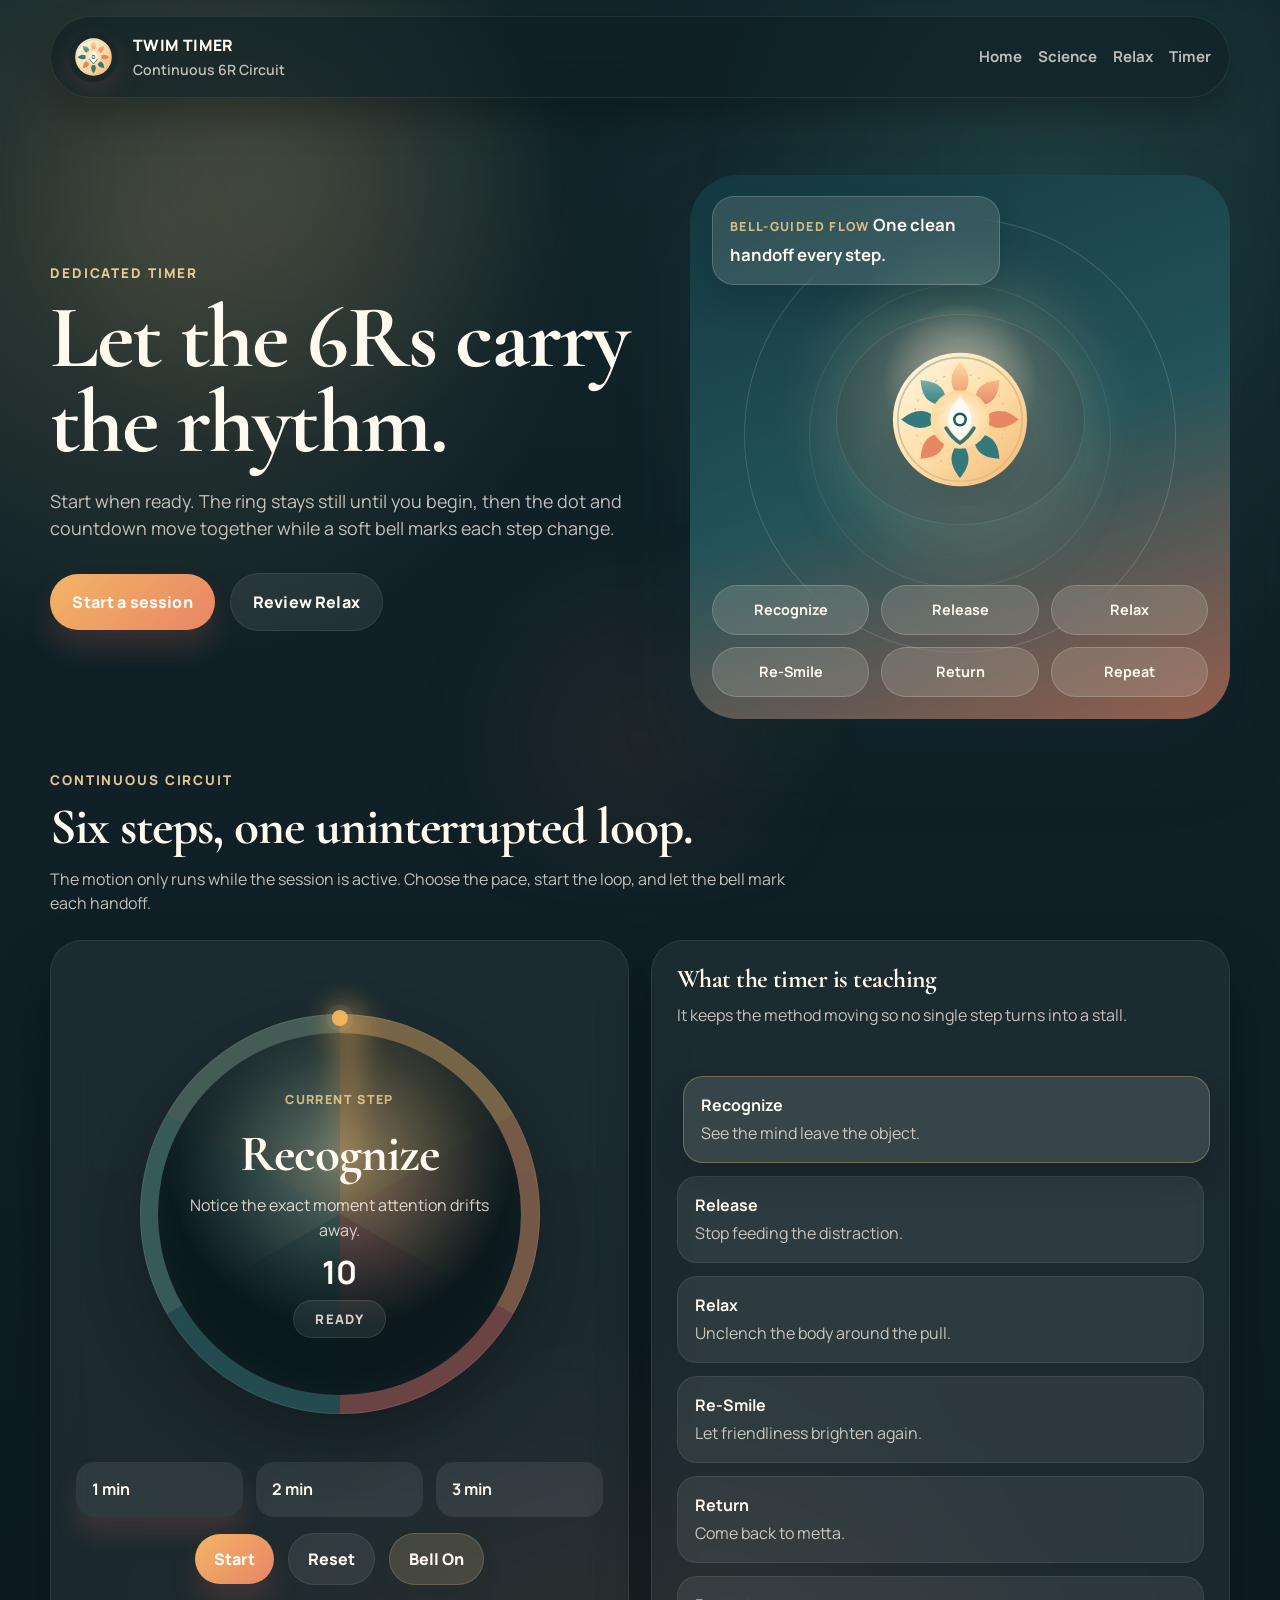
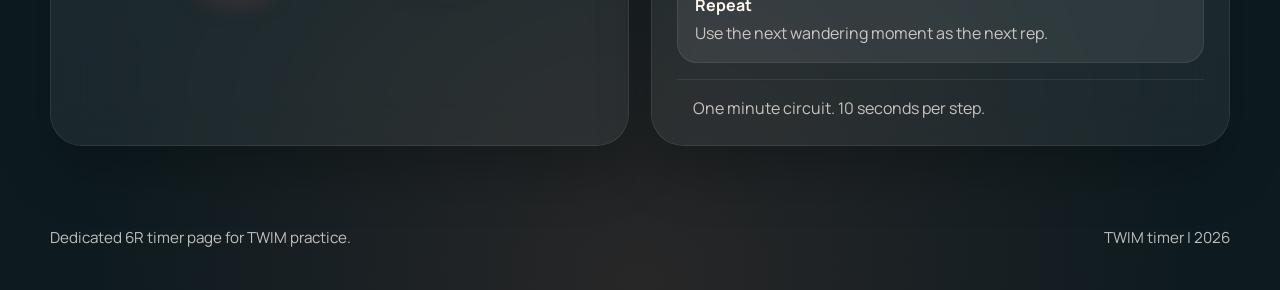
==== timer.html @ 527481c6 "Initial site" ====
<!doctype html>
<html lang="en">
  <head>
    <meta charset="utf-8">
    <meta name="viewport" content="width=device-width, initial-scale=1">
    <title>TWIM Timer | 6R Circuit</title>
    <meta
      name="description"
      content="A dedicated 6R timer with a start-first flow, clean pacing controls, and soft bell cues."
    >
    <meta name="theme-color" content="#0f2328">
    <link rel="preconnect" href="https://fonts.googleapis.com">
    <link rel="preconnect" href="https://fonts.gstatic.com" crossorigin>
    <link
      href="https://fonts.googleapis.com/css2?family=Cormorant+Garamond:wght@500;600;700&family=Manrope:wght@400;500;600;700;800&display=swap"
      rel="stylesheet"
    >
    <link rel="stylesheet" href="styles.css">
  </head>
  <body class="page-timer">
    <div class="site-backdrop" aria-hidden="true"></div>

    <header class="site-header">
      <a class="brand" href="index.html" aria-label="Back to TWIM home">
        <img class="brand-logo" src="logo.svg" alt="TWIM lotus logo">
        <span class="brand-text">
          <strong>TWIM Timer</strong>
          <span>Continuous 6R Circuit</span>
        </span>
      </a>
      <button class="menu-toggle" type="button" aria-expanded="false" aria-controls="site-nav">
        Menu
      </button>
      <nav class="site-nav" id="site-nav">
        <a href="index.html">Home</a>
        <a href="index.html#science">Science</a>
        <a href="index.html#relax-practice">Relax</a>
        <a href="#timer">Timer</a>
      </nav>
    </header>

    <main id="top">
      <section class="hero hero--timer reveal">
        <div class="hero-copy">
          <p class="eyebrow">Dedicated Timer</p>
          <h1>Let the 6Rs carry the rhythm.</h1>
          <p class="hero-lede">
            Start when ready. The ring stays still until you begin, then the dot and countdown move together while a
            soft bell marks each step change.
          </p>
          <div class="hero-actions">
            <a class="button button-primary" href="#timer">Start a session</a>
            <a class="button button-ghost" href="index.html#relax-practice">Review Relax</a>
          </div>
        </div>

        <div class="hero-visual hero-visual--timer" aria-hidden="true">
          <div class="hero-aura hero-aura--gold"></div>
          <div class="hero-aura hero-aura--teal"></div>
          <div class="hero-halo hero-halo--outer"></div>
          <div class="hero-halo hero-halo--inner"></div>
          <div class="hero-emblem">
            <img class="hero-emblem__logo" src="logo.svg" alt="">
          </div>
          <div class="hero-visual-card hero-visual-card--top">
            <span class="hero-visual-card__label">Bell-guided flow</span>
            <strong>One clean handoff every step.</strong>
          </div>
          <div class="hero-step-list hero-step-list--tight">
            <div class="hero-step-pill">Recognize</div>
            <div class="hero-step-pill">Release</div>
            <div class="hero-step-pill">Relax</div>
            <div class="hero-step-pill">Re-Smile</div>
            <div class="hero-step-pill">Return</div>
            <div class="hero-step-pill">Repeat</div>
          </div>
        </div>
      </section>

      <section class="section reveal" id="timer">
        <div class="section-heading">
          <p class="eyebrow">Continuous Circuit</p>
          <h2>Six steps, one uninterrupted loop.</h2>
          <p>
            The motion only runs while the session is active. Choose the pace, start the loop, and let the bell mark
            each handoff.
          </p>
        </div>

        <div class="timer-layout">
          <article class="panel timer-stage-panel">
            <div class="timer-shell">
              <div class="timer-glow" id="timerGlow"></div>
              <div class="timer-ring" id="timerRing">
                <div class="timer-dot" id="timerDot"></div>
                <div class="timer-center">
                  <span class="timer-center__label">Current step</span>
                  <h3 id="timerCurrentStep">Recognize</h3>
                  <p id="timerCurrentCue">Notice the exact moment attention drifts away.</p>
                  <div class="timer-readout">
                    <strong id="timerStepSeconds">10</strong>
                  </div>
                  <div class="timer-state-pill" id="timerStatePill">Ready</div>
                </div>
              </div>
            </div>

            <div class="timer-controls timer-controls--stacked">
              <div class="pace-grid" role="tablist" aria-label="Timer pace">
                <button class="pace-button is-active" type="button" data-duration="60" aria-pressed="true">1 min</button>
                <button class="pace-button" type="button" data-duration="120" aria-pressed="false">2 min</button>
                <button class="pace-button" type="button" data-duration="180" aria-pressed="false">3 min</button>
              </div>
              <div class="timer-button-row">
                <button class="button button-primary button-small" id="timerToggle" type="button">Start</button>
                <button class="button button-ghost button-small" id="timerReset" type="button">Reset</button>
                <button class="button button-ghost button-small" id="bellToggle" type="button" aria-pressed="true">Bell On</button>
              </div>
            </div>
          </article>

          <article class="panel timer-steps-panel">
            <div class="panel-heading">
              <h3>What the timer is teaching</h3>
              <p>It keeps the method moving so no single step turns into a stall.</p>
            </div>
            <ul class="timer-step-list" id="timerStepList">
              <li class="timer-step-item is-active" data-timer-step="0">
                <strong>Recognize</strong>
                <p>See the mind leave the object.</p>
              </li>
              <li class="timer-step-item" data-timer-step="1">
                <strong>Release</strong>
                <p>Stop feeding the distraction.</p>
              </li>
              <li class="timer-step-item" data-timer-step="2">
                <strong>Relax</strong>
                <p>Unclench the body around the pull.</p>
              </li>
              <li class="timer-step-item" data-timer-step="3">
                <strong>Re-Smile</strong>
                <p>Let friendliness brighten again.</p>
              </li>
              <li class="timer-step-item" data-timer-step="4">
                <strong>Return</strong>
                <p>Come back to metta.</p>
              </li>
              <li class="timer-step-item" data-timer-step="5">
                <strong>Repeat</strong>
                <p>Use the next wandering moment as the next rep.</p>
              </li>
            </ul>
            <div class="timer-loop-note" id="timerLoopNote">One minute circuit. 10 seconds per step.</div>
          </article>
        </div>
      </section>
    </main>

    <footer class="site-footer">
      <p>Dedicated 6R timer page for TWIM practice.</p>
      <p class="site-footer__meta">TWIM timer | <span id="year"></span></p>
    </footer>

    <script src="timer.js"></script>
  </body>
</html>
---- styles.css ----
:root {
  color-scheme: light;
  --bg: #f7f0e4;
  --bg-deep: #eedfcb;
  --surface: rgba(255, 250, 242, 0.72);
  --surface-strong: rgba(255, 252, 246, 0.92);
  --surface-dark: rgba(17, 35, 40, 0.82);
  --border: rgba(26, 37, 44, 0.08);
  --border-strong: rgba(255, 255, 255, 0.56);
  --ink: #1b2530;
  --ink-soft: #57626d;
  --cream: #fff9f0;
  --teal: #2a7779;
  --pine: #143840;
  --sage: #7ea08b;
  --amber: #f2b565;
  --gold: #ffd894;
  --coral: #e98566;
  --lotus: #d86961;
  --shadow: 0 26px 68px rgba(54, 40, 24, 0.12);
  --shadow-soft: 0 16px 34px rgba(54, 40, 24, 0.08);
  --radius-xl: 32px;
  --radius-lg: 24px;
  --radius-md: 18px;
  --content-width: min(1180px, calc(100vw - 2rem));
}

*,
*::before,
*::after {
  box-sizing: border-box;
}

html {
  scroll-behavior: smooth;
}

body {
  margin: 0;
  min-height: 100vh;
  font-family: "Manrope", "Avenir Next", "Segoe UI", sans-serif;
  color: var(--ink);
  background:
    radial-gradient(circle at 10% 10%, rgba(255, 220, 150, 0.48), transparent 24%),
    radial-gradient(circle at 88% 12%, rgba(121, 173, 163, 0.28), transparent 24%),
    radial-gradient(circle at 74% 44%, rgba(233, 133, 102, 0.16), transparent 24%),
    linear-gradient(180deg, #fbf7f1 0%, var(--bg) 40%, var(--bg-deep) 100%);
  line-height: 1.55;
  overflow-x: hidden;
}

body.page-timer {
  color: var(--cream);
  background:
    radial-gradient(circle at 12% 12%, rgba(255, 205, 122, 0.16), transparent 22%),
    radial-gradient(circle at 82% 12%, rgba(88, 150, 144, 0.16), transparent 24%),
    radial-gradient(circle at 50% 100%, rgba(233, 133, 102, 0.12), transparent 28%),
    linear-gradient(180deg, #10242a 0%, #0f2026 38%, #0d1a1f 100%);
}

::selection {
  background: rgba(242, 181, 101, 0.3);
}

.site-backdrop {
  position: fixed;
  inset: 0;
  z-index: -1;
  pointer-events: none;
  background:
    radial-gradient(circle at 22% 18%, rgba(255, 255, 255, 0.3), transparent 26%),
    radial-gradient(circle at 80% 18%, rgba(255, 218, 156, 0.15), transparent 30%),
    radial-gradient(circle at 78% 82%, rgba(42, 119, 121, 0.08), transparent 28%);
  filter: blur(18px);
  opacity: 0.92;
}

body.page-timer .site-backdrop {
  background:
    radial-gradient(circle at 22% 20%, rgba(255, 219, 148, 0.12), transparent 24%),
    radial-gradient(circle at 82% 18%, rgba(62, 121, 118, 0.16), transparent 28%),
    radial-gradient(circle at 50% 82%, rgba(233, 133, 102, 0.08), transparent 24%);
}

a {
  color: inherit;
  text-decoration: none;
}

img {
  display: block;
  max-width: 100%;
}

button,
input,
select,
textarea {
  font: inherit;
}

.site-header,
main,
.site-footer {
  width: var(--content-width);
  margin-inline: auto;
}

.site-header {
  position: sticky;
  top: 1rem;
  z-index: 30;
  display: flex;
  align-items: center;
  justify-content: space-between;
  gap: 1.2rem;
  margin-top: 1rem;
  padding: 0.95rem 1.1rem;
  background: rgba(255, 250, 242, 0.76);
  border: 1px solid rgba(255, 255, 255, 0.65);
  border-radius: 999px;
  box-shadow: 0 16px 32px rgba(54, 40, 24, 0.08);
  backdrop-filter: blur(18px);
}

body.page-timer .site-header {
  background: rgba(15, 31, 36, 0.62);
  border-color: rgba(255, 255, 255, 0.08);
  box-shadow: 0 18px 36px rgba(0, 0, 0, 0.26);
}

.brand {
  display: inline-flex;
  align-items: center;
  gap: 0.9rem;
  min-width: 0;
}

.brand-logo {
  width: 3.1rem;
  height: 3.1rem;
  flex: 0 0 auto;
  border-radius: 50%;
  box-shadow: 0 10px 24px rgba(216, 105, 97, 0.16);
}

.brand-text {
  display: grid;
  gap: 0.12rem;
  min-width: 0;
}

.brand-text strong {
  font-size: 0.98rem;
  font-weight: 800;
  letter-spacing: 0.04em;
  text-transform: uppercase;
}

.brand-text span {
  color: var(--ink-soft);
  font-size: 0.88rem;
  font-weight: 600;
}

body.page-timer .brand-text strong {
  color: var(--cream);
}

body.page-timer .brand-text span {
  color: rgba(255, 247, 238, 0.72);
}

.site-nav {
  display: flex;
  align-items: center;
  gap: 1rem;
  flex-wrap: wrap;
}

.site-nav a {
  color: var(--ink-soft);
  font-size: 0.94rem;
  font-weight: 700;
  transition: color 180ms ease;
}

.site-nav a:hover,
.site-nav a:focus-visible {
  color: var(--ink);
}

body.page-timer .site-nav a {
  color: rgba(255, 247, 238, 0.72);
}

body.page-timer .site-nav a:hover,
body.page-timer .site-nav a:focus-visible {
  color: var(--cream);
}

.menu-toggle {
  display: none;
  appearance: none;
  border: 0;
  border-radius: 999px;
  background: rgba(255, 255, 255, 0.78);
  color: var(--ink);
  padding: 0.78rem 1rem;
  font-weight: 800;
  cursor: pointer;
}

body.page-timer .menu-toggle {
  background: rgba(255, 255, 255, 0.08);
  color: var(--cream);
}

main {
  padding: 2.4rem 0 5rem;
}

.hero,
.section,
.intro-grid {
  margin-top: 2rem;
}

.hero {
  display: grid;
  grid-template-columns: 1.06fr 0.94fr;
  gap: 2rem;
  align-items: center;
  padding-top: 1rem;
}

.hero--timer {
  padding-top: 0.4rem;
}

.eyebrow {
  margin: 0 0 0.7rem;
  color: var(--teal);
  font-size: 0.84rem;
  font-weight: 800;
  letter-spacing: 0.14em;
  text-transform: uppercase;
}

body.page-timer .eyebrow {
  color: rgba(255, 221, 161, 0.88);
}

h1,
h2,
h3,
blockquote {
  font-family: "Cormorant Garamond", "Iowan Old Style", "Palatino Linotype", serif;
  letter-spacing: -0.02em;
}

h1 {
  margin: 0;
  font-size: clamp(3.25rem, 7vw, 5.8rem);
  line-height: 0.95;
}

h2 {
  margin: 0 0 0.9rem;
  font-size: clamp(2.1rem, 4vw, 3.35rem);
  line-height: 0.98;
}

h3 {
  margin: 0 0 0.55rem;
  font-size: clamp(1.5rem, 2vw, 2rem);
  line-height: 1.02;
}

p,
blockquote {
  margin: 0 0 1rem;
}

.hero-lede,
.section-heading p:last-child,
.panel-heading p,
.step-detail__prompt,
.daily-card p,
.practice-card p,
.start-item p,
.site-footer,
.relax-result,
.timer-loop-note,
.timer-step-item p,
.phrase-tip,
.science-card p,
.text-link {
  color: var(--ink-soft);
}

body.page-timer .hero-lede,
body.page-timer .section-heading p:last-child,
body.page-timer .panel-heading p,
body.page-timer .timer-step-item p,
body.page-timer .timer-loop-note,
body.page-timer .site-footer,
body.page-timer .text-link {
  color: rgba(255, 247, 238, 0.74);
}

.hero-lede {
  max-width: 43rem;
  margin-top: 1.4rem;
  font-size: 1.12rem;
}

.hero-actions,
.lab-controls,
.timer-controls,
.timer-button-row {
  display: flex;
  flex-wrap: wrap;
  gap: 0.9rem;
  align-items: center;
}

.hero-actions {
  margin-top: 1.9rem;
}

.button {
  appearance: none;
  border: 0;
  border-radius: 999px;
  padding: 0.95rem 1.4rem;
  font-weight: 800;
  letter-spacing: 0.01em;
  cursor: pointer;
  transition:
    transform 180ms ease,
    box-shadow 180ms ease,
    background 180ms ease,
    color 180ms ease,
    border-color 180ms ease;
}

.button:hover,
.button:focus-visible {
  transform: translateY(-1px);
}

.button:focus-visible,
.scenario-button:focus-visible,
.step-button:focus-visible,
.relax-mode:focus-visible,
.pace-button:focus-visible,
.phrase-button:focus-visible,
.menu-toggle:focus-visible,
.text-link:focus-visible {
  outline: 2px solid rgba(42, 119, 121, 0.34);
  outline-offset: 2px;
}

.button-primary {
  background: linear-gradient(135deg, var(--amber), var(--coral));
  color: #fffaf5;
  box-shadow: 0 18px 28px rgba(216, 103, 99, 0.18);
}

.button-ghost {
  background: rgba(255, 255, 255, 0.68);
  color: var(--ink);
  border: 1px solid rgba(27, 37, 48, 0.08);
}

.button-ghost.is-active,
.button-ghost[aria-pressed="true"] {
  background: rgba(255, 255, 255, 0.9);
  border-color: rgba(242, 181, 101, 0.36);
  box-shadow: 0 12px 22px rgba(54, 40, 24, 0.08);
}

body.page-timer .button-ghost {
  background: rgba(255, 255, 255, 0.08);
  color: var(--cream);
  border-color: rgba(255, 255, 255, 0.08);
}

body.page-timer .button-ghost.is-active,
body.page-timer .button-ghost[aria-pressed="true"] {
  background: rgba(255, 219, 148, 0.16);
  border-color: rgba(255, 219, 148, 0.18);
}

.button-small {
  padding: 0.78rem 1.15rem;
}

.text-link {
  display: inline-flex;
  align-items: center;
  gap: 0.35rem;
  font-weight: 800;
  color: var(--teal);
  text-decoration: underline;
  text-decoration-thickness: 1px;
  text-underline-offset: 0.18em;
}

body.page-timer .text-link {
  color: rgba(255, 219, 148, 0.88);
}

.hero-points {
  display: grid;
  grid-template-columns: repeat(3, minmax(0, 1fr));
  gap: 1rem;
  margin-top: 2rem;
}

.mini-card,
.panel {
  background: var(--surface);
  border: 1px solid var(--border-strong);
  box-shadow: var(--shadow);
  backdrop-filter: blur(20px);
}

body.page-timer .panel,
body.page-timer .mini-card {
  background: rgba(255, 255, 255, 0.06);
  border-color: rgba(255, 255, 255, 0.08);
  box-shadow: 0 26px 56px rgba(0, 0, 0, 0.24);
}

.mini-card {
  padding: 1rem 1rem 1.1rem;
  border-radius: var(--radius-md);
}

.mini-card__label,
.lab-scenario-copy__label,
.relax-grip-copy__label,
.daily-card__tag,
.start-item__label,
.timer-center__label,
.phrase-display__label,
.science-card__tag,
.hero-visual-card__label {
  display: inline-flex;
  align-items: center;
  margin-bottom: 0.4rem;
  font-size: 0.78rem;
  font-weight: 800;
  letter-spacing: 0.11em;
  text-transform: uppercase;
  color: var(--teal);
}

body.page-timer .timer-center__label,
body.page-timer .hero-visual-card__label {
  color: rgba(255, 219, 148, 0.78);
}

.mini-card p {
  margin: 0;
  font-size: 0.95rem;
}

.hero-visual {
  position: relative;
  min-height: 40rem;
  border-radius: 3rem;
  background:
    radial-gradient(circle at 50% 38%, rgba(255, 246, 220, 0.86), transparent 18%),
    linear-gradient(160deg, rgba(20, 56, 64, 0.98), rgba(37, 86, 92, 0.94) 52%, rgba(233, 133, 102, 0.62) 100%);
  overflow: hidden;
  box-shadow: 0 40px 72px rgba(21, 52, 61, 0.22);
}

.hero--timer .hero-visual {
  min-height: 34rem;
}

.hero-aura {
  position: absolute;
  border-radius: 50%;
  filter: blur(18px);
}

.hero-aura--gold {
  inset: 10% 16% 22%;
  background: radial-gradient(circle, rgba(255, 221, 164, 0.42), transparent 64%);
}

.hero-aura--teal {
  inset: 20% 22% 18%;
  background: radial-gradient(circle, rgba(47, 122, 124, 0.18), transparent 68%);
}

.hero-halo {
  position: absolute;
  border-radius: 50%;
  border: 1px solid rgba(255, 255, 255, 0.15);
}

.hero-halo--outer {
  inset: 8% 10% 12%;
  animation: halo-spin 30s linear infinite;
}

.hero-halo--inner {
  inset: 20% 22% 24%;
  opacity: 0.56;
  animation: halo-spin-reverse 22s linear infinite;
}

.hero-emblem {
  position: absolute;
  inset: 18% 18% 28%;
  display: grid;
  place-items: center;
}

.hero-emblem::before {
  content: "";
  position: absolute;
  inset: 14%;
  border-radius: 50%;
  background: radial-gradient(circle, rgba(255, 255, 255, 0.18), rgba(10, 28, 33, 0.42));
  border: 1px solid rgba(255, 255, 255, 0.14);
  box-shadow: inset 0 0 40px rgba(255, 255, 255, 0.08);
}

.hero-emblem__logo {
  position: relative;
  width: min(16rem, 52%);
  filter: drop-shadow(0 18px 28px rgba(8, 20, 24, 0.26));
}

.hero-visual-card {
  position: absolute;
  top: 1.35rem;
  left: 1.35rem;
  right: 1.35rem;
  max-width: 18rem;
  padding: 1rem 1.05rem;
  border-radius: 22px;
  background: rgba(255, 250, 242, 0.12);
  border: 1px solid rgba(255, 255, 255, 0.18);
  color: var(--cream);
  backdrop-filter: blur(14px);
  box-shadow: 0 18px 30px rgba(10, 22, 26, 0.18);
}

.hero-visual-card strong {
  font-size: 1.05rem;
  line-height: 1.25;
}

.hero-step-list {
  position: absolute;
  left: 1.35rem;
  right: 1.35rem;
  bottom: 1.35rem;
  display: grid;
  grid-template-columns: repeat(2, minmax(0, 1fr));
  gap: 0.75rem;
}

.hero-step-list--tight {
  grid-template-columns: repeat(3, minmax(0, 1fr));
}

.hero-step-pill {
  display: inline-flex;
  align-items: center;
  justify-content: center;
  min-height: 3rem;
  padding: 0.8rem 0.9rem;
  border-radius: 999px;
  background: rgba(255, 250, 242, 0.14);
  border: 1px solid rgba(255, 255, 255, 0.18);
  color: var(--cream);
  font-size: 0.9rem;
  font-weight: 700;
  backdrop-filter: blur(12px);
}

.intro-grid,
.lab-layout,
.relax-layout,
.timer-layout,
.daily-grid,
.practice-grid,
.phrase-layout,
.science-grid {
  display: grid;
  gap: 1.35rem;
}

.intro-grid {
  grid-template-columns: 1.04fr 0.96fr;
}

.phrase-layout {
  grid-template-columns: 0.96fr 1.04fr;
}

.science-grid,
.daily-grid,
.practice-grid {
  grid-template-columns: repeat(3, minmax(0, 1fr));
}

.lab-layout {
  grid-template-columns: 0.94fr 0.72fr 1.08fr;
}

.relax-layout,
.timer-layout {
  grid-template-columns: repeat(2, minmax(0, 1fr));
}

.panel {
  padding: 1.55rem;
  border-radius: var(--radius-xl);
}

.panel-heading {
  display: flex;
  flex-direction: column;
  gap: 0.15rem;
  margin-bottom: 1rem;
}

.section {
  padding-top: 1.2rem;
}

.section-heading {
  max-width: 48rem;
  margin-bottom: 1.5rem;
}

.start-list,
.state-meters,
.relax-meter-grid {
  display: grid;
  gap: 1rem;
}

.start-item {
  padding-bottom: 1rem;
  border-bottom: 1px solid rgba(27, 37, 48, 0.08);
}

body.page-timer .start-item {
  border-bottom-color: rgba(255, 255, 255, 0.08);
}

.start-item:last-child {
  padding-bottom: 0;
  border-bottom: 0;
}

.start-item p,
.timer-step-item p,
.practice-card p,
.relax-note,
.relax-result,
.science-card p,
.daily-card p,
.phrase-display p {
  margin-bottom: 0;
}

.phrase-grid,
.scenario-grid,
.step-grid,
.relax-mode-grid,
.pace-grid {
  display: grid;
  gap: 0.8rem;
}

.phrase-grid,
.scenario-grid,
.step-grid,
.relax-mode-grid {
  grid-template-columns: repeat(2, minmax(0, 1fr));
}

.pace-grid {
  grid-template-columns: repeat(3, minmax(0, 1fr));
}

.phrase-button,
.scenario-button,
.step-button,
.relax-mode,
.pace-button {
  appearance: none;
  width: 100%;
  border: 0;
  padding: 0.95rem 1rem;
  border-radius: 18px;
  text-align: left;
  background: rgba(255, 255, 255, 0.68);
  color: var(--ink);
  font-weight: 700;
  cursor: pointer;
  transition:
    transform 180ms ease,
    background 180ms ease,
    color 180ms ease,
    box-shadow 180ms ease;
}

body.page-timer .pace-button {
  background: rgba(255, 255, 255, 0.08);
  color: var(--cream);
}

.phrase-button:hover,
.scenario-button:hover,
.step-button:hover,
.relax-mode:hover,
.pace-button:hover,
.phrase-button:focus-visible,
.scenario-button:focus-visible,
.step-button:focus-visible,
.relax-mode:focus-visible,
.pace-button:focus-visible {
  transform: translateY(-1px);
  background: rgba(255, 255, 255, 0.92);
}

body.page-timer .pace-button:hover,
body.page-timer .pace-button:focus-visible {
  background: rgba(255, 255, 255, 0.14);
}

.phrase-button.is-active,
.scenario-button.is-active,
.step-button.is-active,
.relax-mode.is-active,
.pace-button.is-active {
  background: linear-gradient(135deg, rgba(242, 181, 101, 0.92), rgba(233, 133, 102, 0.86));
  color: #fffdf8;
  box-shadow: 0 18px 24px rgba(216, 103, 99, 0.16);
}

.phrase-display {
  display: grid;
  align-content: center;
  gap: 1rem;
}

.phrase-display blockquote {
  margin: 0;
  font-size: clamp(2.2rem, 4vw, 3.2rem);
  line-height: 1;
}

.phrase-tip {
  padding-top: 1rem;
  border-top: 1px solid rgba(27, 37, 48, 0.08);
}

.science-card {
  display: grid;
  gap: 0.8rem;
  align-content: start;
}

.science-card__tag {
  margin-bottom: 0;
}

.lab-scenario-copy {
  margin-top: 1.2rem;
  padding: 1rem 1rem 0;
  border-top: 1px solid rgba(27, 37, 48, 0.08);
}

.lab-scenario-copy p:last-child {
  margin-bottom: 0;
}

.lab-state {
  display: flex;
  flex-direction: column;
  justify-content: center;
}

.state-ring {
  --ring-value: 82;
  position: relative;
  width: min(100%, 17rem);
  aspect-ratio: 1;
  margin: 0 auto 1.5rem;
  border-radius: 50%;
  background:
    radial-gradient(circle at center, rgba(255, 255, 255, 0.92) 0 43%, transparent 43%),
    conic-gradient(
      from 0deg,
      var(--lotus) 0 calc(var(--ring-value) * 1%),
      rgba(255, 255, 255, 0.58) calc(var(--ring-value) * 1%) 100%
    );
  transition: background 320ms ease;
}

.state-ring::before {
  content: "";
  position: absolute;
  inset: 1rem;
  border-radius: 50%;
  background: radial-gradient(circle, rgba(255, 251, 245, 0.96) 0 56%, rgba(255, 251, 245, 0.92) 56% 100%);
  box-shadow: inset 0 0 26px rgba(216, 103, 99, 0.08);
}

.state-ring__core {
  position: absolute;
  inset: 0;
  z-index: 1;
  display: grid;
  place-items: center;
  align-content: center;
}

.state-ring__core span {
  display: block;
  font-size: 2.35rem;
  font-weight: 800;
  line-height: 1;
}

.state-ring__core small {
  margin-top: 0.45rem;
  color: var(--ink-soft);
  font-size: 0.9rem;
  font-weight: 700;
}

.meter {
  display: grid;
  gap: 0.45rem;
}

.meter__header {
  display: flex;
  align-items: center;
  justify-content: space-between;
  gap: 1rem;
}

.meter__header span {
  font-size: 0.95rem;
  font-weight: 700;
}

.meter__header strong {
  font-size: 0.95rem;
}

.meter__track {
  overflow: hidden;
  height: 0.82rem;
  border-radius: 999px;
  background: rgba(255, 255, 255, 0.68);
}

body.page-timer .meter__track {
  background: rgba(255, 255, 255, 0.1);
}

.meter__fill {
  width: 50%;
  height: 100%;
  border-radius: inherit;
  transition: width 320ms ease;
}

.meter__fill--tension {
  background: linear-gradient(90deg, rgba(216, 103, 99, 0.8), rgba(233, 133, 102, 0.96));
}

.meter__fill--warmth {
  background: linear-gradient(90deg, rgba(242, 181, 101, 0.8), rgba(255, 216, 148, 0.98));
}

.meter__fill--clarity {
  background: linear-gradient(90deg, rgba(42, 119, 121, 0.72), rgba(126, 160, 139, 0.96));
}

.step-detail {
  margin-top: 1.2rem;
  padding: 1.2rem;
  border-radius: 24px;
  background: rgba(255, 255, 255, 0.6);
  border: 1px solid rgba(255, 255, 255, 0.72);
}

.step-detail__count {
  margin: 0 0 0.35rem;
  color: var(--teal);
  font-size: 0.82rem;
  font-weight: 800;
  letter-spacing: 0.12em;
  text-transform: uppercase;
}

.relax-controls-panel,
.relax-visual-panel {
  display: grid;
  gap: 1.1rem;
  align-content: start;
}

.relax-grip-block {
  display: grid;
  gap: 0.8rem;
}

.relax-grip-copy {
  display: flex;
  align-items: end;
  justify-content: space-between;
  gap: 1rem;
}

.relax-grip-copy strong {
  font-size: 1.4rem;
}

.relax-controls-panel input[type="range"] {
  width: 100%;
  accent-color: var(--coral);
}

.relax-note {
  padding: 1rem 1rem 0;
  border-top: 1px solid rgba(27, 37, 48, 0.08);
}

.relax-stage {
  --grip-scale: 0.78;
  position: relative;
  min-height: 22rem;
  overflow: hidden;
  border-radius: 28px;
  background:
    radial-gradient(circle at center, rgba(255, 248, 240, 0.84), transparent 34%),
    linear-gradient(160deg, rgba(16, 41, 48, 0.96), rgba(45, 87, 92, 0.92) 56%, rgba(242, 140, 108, 0.5) 100%);
}

.relax-glow,
.relax-cloud {
  position: absolute;
  inset: 15%;
  border-radius: 50%;
}

.relax-glow {
  background: radial-gradient(circle, rgba(255, 216, 142, 0.32), transparent 64%);
  filter: blur(calc(22px + (var(--grip-scale) * 20px)));
  opacity: calc(0.22 + (1 - var(--grip-scale)) * 0.4);
  transform: scale(calc(0.86 + ((1 - var(--grip-scale)) * 0.28)));
}

.relax-cloud {
  inset: 20%;
  background:
    radial-gradient(circle at 40% 38%, rgba(232, 116, 101, 0.82), transparent 24%),
    radial-gradient(circle at 64% 48%, rgba(255, 206, 125, 0.7), transparent 22%),
    radial-gradient(circle at 46% 62%, rgba(47, 122, 124, 0.42), transparent 24%);
  opacity: calc(0.16 + (var(--grip-scale) * 0.66));
  filter: blur(calc(18px + (var(--grip-scale) * 28px)));
  transform: scale(calc(0.84 + (var(--grip-scale) * 0.38)));
}

.relax-center {
  position: absolute;
  inset: 0;
  z-index: 1;
  display: grid;
  place-items: center;
  align-content: center;
  gap: 0.65rem;
  padding: 2rem;
  text-align: center;
  color: var(--cream);
}

.relax-center strong {
  font-size: clamp(2rem, 5vw, 3rem);
  line-height: 0.95;
  font-weight: 600;
}

.relax-center p {
  max-width: 24rem;
  margin: 0;
  color: rgba(255, 247, 238, 0.82);
}

.relax-result {
  font-size: 0.98rem;
}

.daily-card h3,
.practice-card h3,
.science-card h3 {
  font-size: 1.58rem;
}

.timer-stage-panel {
  background:
    radial-gradient(circle at 24% 22%, rgba(255, 216, 142, 0.16), transparent 26%),
    linear-gradient(180deg, rgba(12, 31, 37, 0.96), rgba(20, 47, 54, 0.94));
  color: var(--cream);
}

.timer-shell {
  position: relative;
  min-height: 31rem;
  display: grid;
  place-items: center;
  isolation: isolate;
}

.timer-glow {
  position: absolute;
  inset: 18%;
  border-radius: 50%;
  background: radial-gradient(circle, rgba(242, 181, 101, 0.22), transparent 70%);
  filter: blur(34px);
  transition: background 220ms ease;
}

.timer-ring {
  --rotation: 0deg;
  --progress-angle: 0deg;
  --timer-accent: rgba(242, 181, 101, 0.95);
  position: relative;
  width: min(100%, 25rem);
  aspect-ratio: 1;
  border-radius: 50%;
  background: conic-gradient(
    from 0deg,
    rgba(242, 181, 101, 0.42) 0deg 60deg,
    rgba(239, 154, 104, 0.42) 60deg 120deg,
    rgba(216, 103, 99, 0.42) 120deg 180deg,
    rgba(47, 122, 124, 0.42) 180deg 240deg,
    rgba(95, 156, 149, 0.42) 240deg 300deg,
    rgba(126, 160, 139, 0.42) 300deg 360deg
  );
  box-shadow: 0 26px 60px rgba(0, 0, 0, 0.28), inset 0 0 0 1px rgba(255, 255, 255, 0.08);
}

.timer-ring::before {
  content: "";
  position: absolute;
  inset: 1.18rem;
  border-radius: 50%;
  background: radial-gradient(circle at 50% 34%, rgba(255, 255, 255, 0.09), rgba(8, 23, 27, 0.96) 58%);
  box-shadow: inset 0 0 44px rgba(255, 255, 255, 0.04);
}

.timer-ring::after {
  content: "";
  position: absolute;
  inset: -0.35rem;
  border-radius: 50%;
  background: conic-gradient(
    from 0deg,
    transparent 0deg,
    transparent calc(var(--progress-angle) - 16deg),
    var(--timer-accent) var(--progress-angle),
    transparent calc(var(--progress-angle) + 10deg),
    transparent 360deg
  );
  filter: blur(15px);
  opacity: 0.72;
  z-index: 0;
}

.timer-dot {
  position: absolute;
  inset: -0.35rem;
  transform: rotate(var(--rotation));
  transform-origin: center;
  z-index: 2;
  will-change: transform;
}

.timer-dot::before {
  content: "";
  position: absolute;
  top: 0.12rem;
  left: 50%;
  width: 1.02rem;
  height: 1.02rem;
  border-radius: 50%;
  background: var(--timer-accent);
  transform: translateX(-50%);
  box-shadow: 0 0 0 0.35rem rgba(255, 255, 255, 0.06), 0 0 30px var(--timer-accent);
}

.timer-center {
  position: absolute;
  inset: 0;
  z-index: 1;
  display: grid;
  place-items: center;
  align-content: center;
  gap: 0.8rem;
  padding: 2rem 3rem;
  text-align: center;
}

.timer-center h3 {
  margin: 0;
  font-size: clamp(2.1rem, 5vw, 3.2rem);
}

.timer-center p {
  max-width: 19rem;
  margin: 0;
  color: rgba(255, 247, 238, 0.82);
}

.timer-readout {
  display: grid;
  justify-items: center;
}

.timer-readout strong {
  font-size: 2rem;
  line-height: 1;
}

.timer-state-pill {
  display: inline-flex;
  align-items: center;
  justify-content: center;
  min-width: 5.8rem;
  padding: 0.48rem 0.85rem;
  border-radius: 999px;
  background: rgba(255, 255, 255, 0.08);
  border: 1px solid rgba(255, 255, 255, 0.1);
  color: rgba(255, 247, 238, 0.82);
  font-size: 0.82rem;
  font-weight: 800;
  letter-spacing: 0.08em;
  text-transform: uppercase;
}

.timer-controls--stacked {
  flex-direction: column;
  align-items: stretch;
  gap: 1rem;
}

.timer-button-row {
  justify-content: center;
}

.timer-steps-panel {
  display: grid;
  gap: 1rem;
}

.timer-step-list {
  list-style: none;
  margin: 0;
  padding: 0;
  display: grid;
  gap: 0.8rem;
}

.timer-step-item {
  padding: 1rem 1rem 1rem 1.1rem;
  border-radius: 20px;
  background: rgba(255, 255, 255, 0.08);
  border: 1px solid rgba(255, 255, 255, 0.08);
  transition:
    transform 180ms ease,
    background 180ms ease,
    border-color 180ms ease,
    box-shadow 180ms ease;
}

.timer-step-item strong {
  display: block;
  margin-bottom: 0.22rem;
  font-size: 1rem;
  color: var(--cream);
}

.timer-step-item.is-active {
  transform: translateX(6px);
  background: rgba(255, 255, 255, 0.12);
  border-color: rgba(255, 219, 148, 0.28);
  box-shadow: 0 16px 28px rgba(0, 0, 0, 0.18);
}

.timer-loop-note {
  padding: 1rem 1rem 0;
  border-top: 1px solid rgba(255, 255, 255, 0.08);
}

.site-footer {
  display: flex;
  align-items: center;
  justify-content: space-between;
  gap: 1rem;
  padding: 0 0 2.5rem;
  font-size: 0.95rem;
}

.site-footer p {
  margin: 0;
}

.site-footer__meta {
  white-space: nowrap;
}

.reveal {
  opacity: 1;
  transform: none;
}

body.is-enhanced .reveal {
  opacity: 0;
  transform: translateY(22px);
  transition:
    opacity 640ms ease,
    transform 640ms ease;
}

body.is-enhanced .reveal.is-visible {
  opacity: 1;
  transform: translateY(0);
}

@keyframes halo-spin {
  from {
    transform: rotate(0deg);
  }

  to {
    transform: rotate(360deg);
  }
}

@keyframes halo-spin-reverse {
  from {
    transform: rotate(360deg);
  }

  to {
    transform: rotate(0deg);
  }
}

@media (max-width: 1120px) {
  .hero,
  .intro-grid,
  .phrase-layout,
  .lab-layout,
  .relax-layout,
  .timer-layout,
  .science-grid,
  .daily-grid,
  .practice-grid {
    grid-template-columns: 1fr;
  }

  .hero {
    padding-top: 0.4rem;
  }

  .hero-visual,
  .hero--timer .hero-visual {
    min-height: 31rem;
  }

  .hero-points {
    grid-template-columns: 1fr;
  }
}

@media (max-width: 820px) {
  :root {
    --content-width: min(100vw - 1rem, 100%);
  }

  .site-header {
    top: 0.55rem;
    padding: 0.8rem 0.95rem;
    border-radius: 28px;
    align-items: flex-start;
    flex-wrap: wrap;
  }

  .menu-toggle {
    display: inline-flex;
    align-items: center;
    justify-content: center;
    margin-left: auto;
  }

  .site-nav {
    display: none;
    width: 100%;
    flex-direction: column;
    align-items: flex-start;
    padding-top: 0.75rem;
  }

  .site-nav.is-open {
    display: flex;
  }

  main {
    padding-top: 1.2rem;
  }

  .hero-visual,
  .hero--timer .hero-visual {
    min-height: 27rem;
  }

  .hero-emblem {
    inset: 18% 14% 32%;
  }

  .hero-emblem__logo {
    width: min(14rem, 60%);
  }

  .hero-step-list,
  .hero-step-list--tight,
  .phrase-grid,
  .scenario-grid,
  .step-grid,
  .relax-mode-grid,
  .pace-grid,
  .science-grid,
  .daily-grid,
  .practice-grid {
    grid-template-columns: 1fr;
  }

  .timer-button-row {
    justify-content: stretch;
  }

  .timer-button-row .button {
    flex: 1 1 10rem;
  }

  .site-footer {
    flex-direction: column;
    align-items: flex-start;
  }
}

@media (max-width: 560px) {
  body {
    line-height: 1.45;
  }

  .site-header {
    margin-top: 0.6rem;
  }

  .brand {
    gap: 0.65rem;
  }

  .brand-logo {
    width: 2.6rem;
    height: 2.6rem;
  }

  .brand-text strong {
    font-size: 0.9rem;
  }

  .brand-text span {
    font-size: 0.8rem;
  }

  h1 {
    font-size: clamp(2.45rem, 16vw, 4rem);
  }

  h2 {
    font-size: clamp(1.95rem, 10vw, 2.8rem);
  }

  .panel,
  .mini-card {
    padding: 1.15rem;
    border-radius: 24px;
  }

  .hero-visual,
  .hero--timer .hero-visual {
    min-height: 24rem;
    border-radius: 2rem;
  }

  .hero-visual-card {
    position: absolute;
    top: 1rem;
    left: 1rem;
    right: 1rem;
    max-width: none;
    padding: 0.9rem;
  }

  .hero-emblem {
    inset: 22% 10% 36%;
  }

  .hero-step-pill {
    min-height: 2.75rem;
    font-size: 0.82rem;
  }

  .phrase-display blockquote {
    font-size: clamp(1.85rem, 11vw, 2.45rem);
  }

  .timer-shell {
    min-height: 24rem;
  }

  .timer-ring {
    width: min(100%, 20rem);
  }

  .timer-center {
    padding: 1.4rem 1.8rem;
  }

  .timer-readout strong {
    font-size: 1.6rem;
  }
}

@media (prefers-reduced-motion: reduce) {
  html {
    scroll-behavior: auto;
  }

  *,
  *::before,
  *::after {
    animation: none !important;
    transition: none !important;
  }

  .reveal,
  body.is-enhanced .reveal {
    opacity: 1;
    transform: none;
  }
}
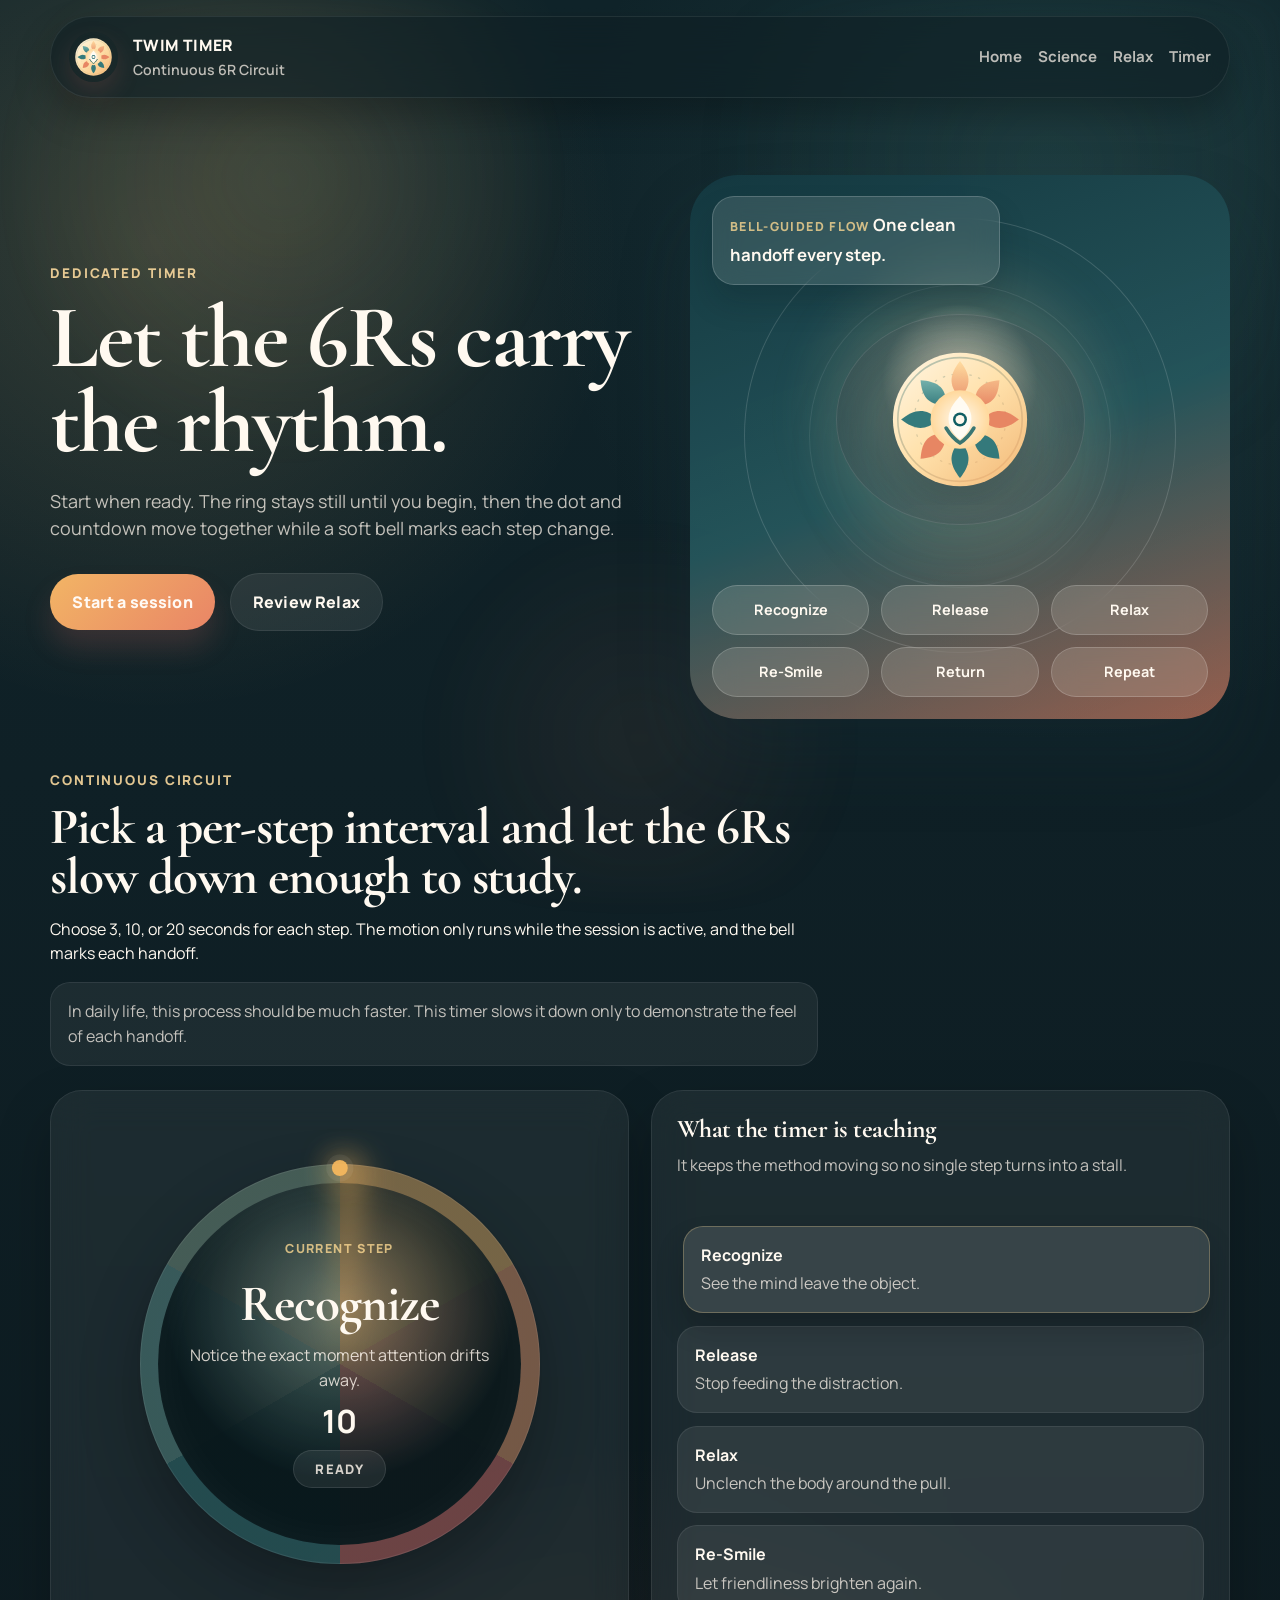
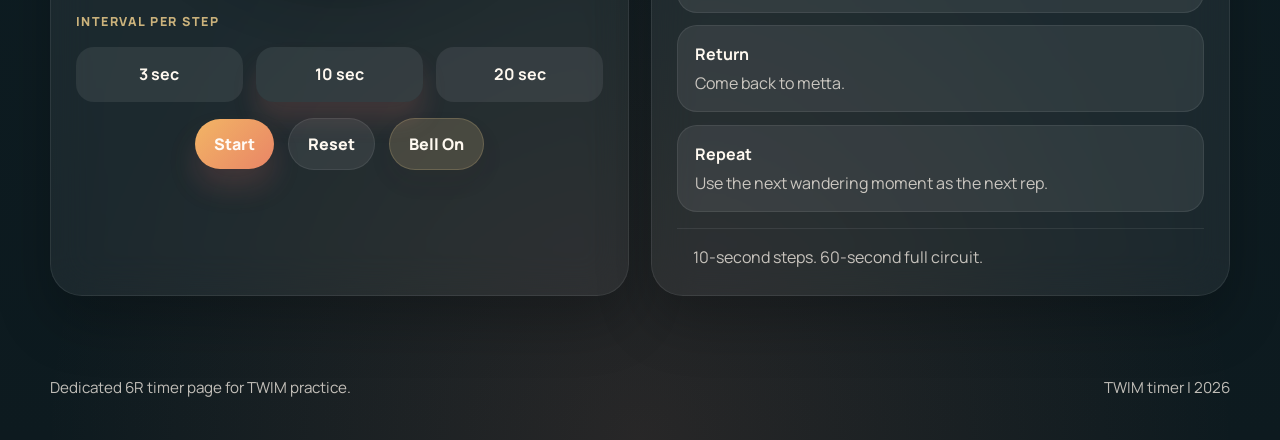
==== commit f919936c: "Refine timer pacing and mobile layout" ====
--- a/timer.html
+++ b/timer.html
@@ -80,9 +80,13 @@
       <section class="section reveal" id="timer">
         <div class="section-heading">
           <p class="eyebrow">Continuous Circuit</p>
-          <h2>Six steps, one uninterrupted loop.</h2>
+          <h2>Pick a per-step interval and let the 6Rs slow down enough to study.</h2>
           <p>
-            The motion only runs while the session is active. Choose the pace, start the loop, and let the bell mark
+            Choose 3, 10, or 20 seconds for each step. The motion only runs while the session is active, and the bell
+            marks each handoff.
+          </p>
+          <p class="timer-disclaimer">
+            In daily life, this process should be much faster. This timer slows it down only to demonstrate the feel of
             each handoff.
           </p>
         </div>
@@ -106,10 +110,11 @@
             </div>
 
             <div class="timer-controls timer-controls--stacked">
+              <p class="timer-controls__label">Interval per step</p>
               <div class="pace-grid" role="tablist" aria-label="Timer pace">
-                <button class="pace-button is-active" type="button" data-duration="60" aria-pressed="true">1 min</button>
-                <button class="pace-button" type="button" data-duration="120" aria-pressed="false">2 min</button>
-                <button class="pace-button" type="button" data-duration="180" aria-pressed="false">3 min</button>
+                <button class="pace-button" type="button" data-duration="3" aria-pressed="false">3 sec</button>
+                <button class="pace-button is-active" type="button" data-duration="10" aria-pressed="true">10 sec</button>
+                <button class="pace-button" type="button" data-duration="20" aria-pressed="false">20 sec</button>
               </div>
               <div class="timer-button-row">
                 <button class="button button-primary button-small" id="timerToggle" type="button">Start</button>
--- a/styles.css
+++ b/styles.css
@@ -721,6 +721,7 @@
 body.page-timer .pace-button {
   background: rgba(255, 255, 255, 0.08);
   color: var(--cream);
+  text-align: center;
 }
 
 .phrase-button:hover,
@@ -1158,6 +1159,24 @@
   text-transform: uppercase;
 }
 
+.timer-disclaimer {
+  margin-top: 1rem;
+  padding: 1rem 1.05rem;
+  border-radius: 20px;
+  background: rgba(255, 255, 255, 0.06);
+  border: 1px solid rgba(255, 255, 255, 0.08);
+  color: rgba(255, 247, 238, 0.8);
+}
+
+.timer-controls__label {
+  margin: 0;
+  color: rgba(255, 219, 148, 0.78);
+  font-size: 0.78rem;
+  font-weight: 800;
+  letter-spacing: 0.12em;
+  text-transform: uppercase;
+}
+
 .timer-controls--stacked {
   flex-direction: column;
   align-items: stretch;
@@ -1299,19 +1318,63 @@
     --content-width: min(100vw - 1rem, 100%);
   }
 
+  .site-header,
+  main,
+  .site-footer {
+    width: calc(100% - 1rem);
+  }
+
   .site-header {
     top: 0.55rem;
     padding: 0.8rem 0.95rem;
     border-radius: 28px;
-    align-items: flex-start;
+    align-items: center;
     flex-wrap: wrap;
+  }
+
+  .brand {
+    max-width: calc(100% - 6.3rem);
+  }
+
+  .brand-text span {
+    display: none;
+  }
+
+  .brand-text strong {
+    white-space: nowrap;
   }
 
   .menu-toggle {
     display: inline-flex;
     align-items: center;
     justify-content: center;
-    margin-left: auto;
+    margin-left: 0;
+    width: 2.9rem;
+    height: 2.9rem;
+    padding: 0;
+    font-size: 0;
+    position: relative;
+  }
+
+  .menu-toggle::before,
+  .menu-toggle::after {
+    content: "";
+    position: absolute;
+    left: 50%;
+    width: 1rem;
+    height: 2px;
+    border-radius: 999px;
+    background: currentColor;
+    transform: translateX(-50%);
+  }
+
+  .menu-toggle::before {
+    top: 1.02rem;
+    box-shadow: 0 0.34rem 0 currentColor;
+  }
+
+  .menu-toggle::after {
+    top: 1.7rem;
   }
 
   .site-nav {
@@ -1332,19 +1395,22 @@
 
   .hero-visual,
   .hero--timer .hero-visual {
-    min-height: 27rem;
+    min-height: 21rem;
   }
 
   .hero-emblem {
-    inset: 18% 14% 32%;
+    inset: 18% 16% 22%;
   }
 
   .hero-emblem__logo {
-    width: min(14rem, 60%);
+    width: min(12rem, 52%);
   }
 
   .hero-step-list,
-  .hero-step-list--tight,
+  .hero-step-list--tight {
+    display: none;
+  }
+
   .phrase-grid,
   .scenario-grid,
   .step-grid,
@@ -1364,6 +1430,38 @@
     flex: 1 1 10rem;
   }
 
+  body.page-timer .timer-controls .pace-grid {
+    grid-template-columns: repeat(3, minmax(0, 1fr));
+  }
+
+  body.page-timer .timer-button-row {
+    display: grid;
+    grid-template-columns: repeat(2, minmax(0, 1fr));
+    gap: 0.75rem;
+  }
+
+  body.page-timer .timer-button-row .button {
+    width: 100%;
+    min-width: 0;
+  }
+
+  body.page-timer #bellToggle {
+    grid-column: 1 / -1;
+  }
+
+  body.page-timer .timer-stage-panel,
+  body.page-timer .timer-steps-panel {
+    padding: 1.2rem;
+  }
+
+  body.page-timer .timer-shell {
+    min-height: 25rem;
+  }
+
+  body.page-timer .timer-step-item.is-active {
+    transform: none;
+  }
+
   .site-footer {
     flex-direction: column;
     align-items: flex-start;
@@ -1381,6 +1479,8 @@
 
   .brand {
     gap: 0.65rem;
+    flex: 1 1 auto;
+    max-width: calc(100% - 6.2rem);
   }
 
   .brand-logo {
@@ -1396,8 +1496,17 @@
     font-size: 0.8rem;
   }
 
+  .menu-toggle {
+    width: 2.75rem;
+    height: 2.75rem;
+  }
+
   h1 {
-    font-size: clamp(2.45rem, 16vw, 4rem);
+    font-size: clamp(1.95rem, 11vw, 3rem);
+  }
+
+  .hero-copy h1 {
+    max-width: 8ch;
   }
 
   h2 {
@@ -1412,21 +1521,16 @@
 
   .hero-visual,
   .hero--timer .hero-visual {
-    min-height: 24rem;
+    min-height: 16rem;
     border-radius: 2rem;
   }
 
   .hero-visual-card {
-    position: absolute;
-    top: 1rem;
-    left: 1rem;
-    right: 1rem;
-    max-width: none;
-    padding: 0.9rem;
+    display: none;
   }
 
   .hero-emblem {
-    inset: 22% 10% 36%;
+    inset: 12% 12%;
   }
 
   .hero-step-pill {
@@ -1434,6 +1538,14 @@
     font-size: 0.82rem;
   }
 
+  .hero-halo--outer {
+    inset: 10% 10% 10%;
+  }
+
+  .hero-halo--inner {
+    inset: 24% 24% 24%;
+  }
+
   .phrase-display blockquote {
     font-size: clamp(1.85rem, 11vw, 2.45rem);
   }
@@ -1443,15 +1555,42 @@
   }
 
   .timer-ring {
-    width: min(100%, 20rem);
+    width: min(100%, 16.5rem);
   }
 
   .timer-center {
-    padding: 1.4rem 1.8rem;
+    padding: 1.1rem 1.2rem;
+    gap: 0.6rem;
+  }
+
+  body.page-timer .timer-center h3 {
+    font-size: clamp(1.7rem, 8vw, 2.35rem);
+  }
+
+  body.page-timer .timer-center p {
+    max-width: 13rem;
+    font-size: 0.92rem;
+  }
+
+  body.page-timer .timer-controls .pace-grid {
+    gap: 0.55rem;
+  }
+
+  body.page-timer .pace-button {
+    padding: 0.82rem 0.45rem;
+    font-size: 0.86rem;
+  }
+
+  body.page-timer .timer-button-row {
+    grid-template-columns: 1fr;
+  }
+
+  body.page-timer #bellToggle {
+    grid-column: auto;
   }
 
   .timer-readout strong {
-    font-size: 1.6rem;
+    font-size: 1.45rem;
   }
 }
 
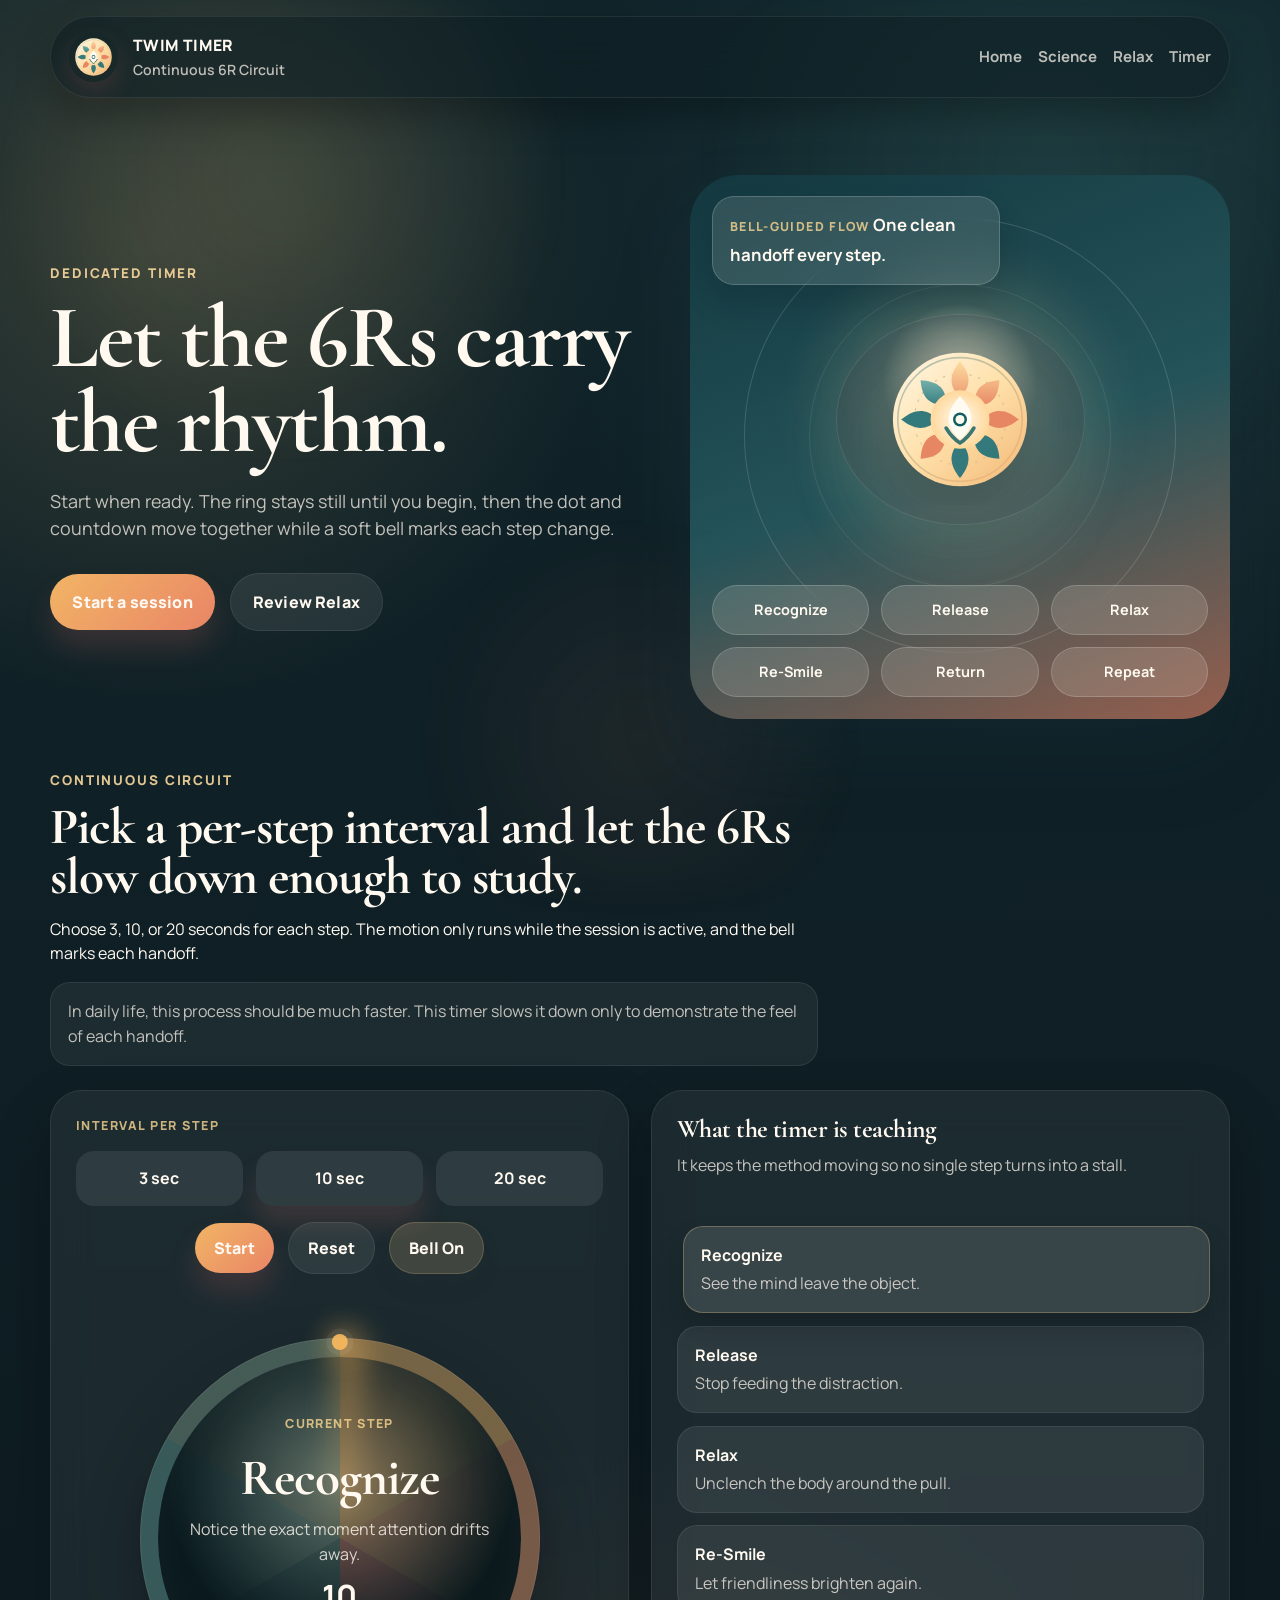
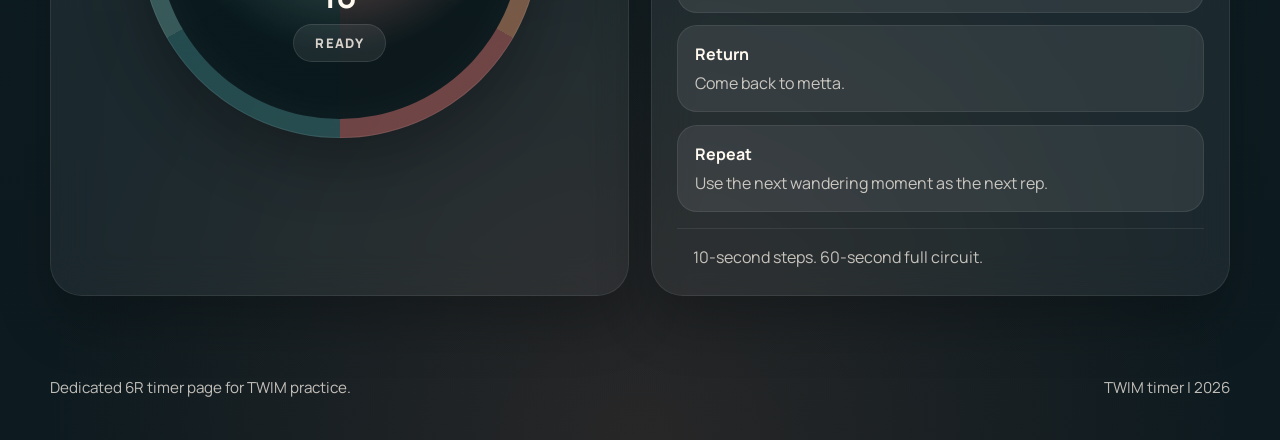
==== commit 2385a340: "Fix mobile timer control stacking" ====
--- a/timer.html
+++ b/timer.html
@@ -93,6 +93,28 @@
 
         <div class="timer-layout">
           <article class="panel timer-stage-panel">
+            <div class="timer-controls timer-controls--stacked">
+              <p class="timer-controls__label">Interval per step</p>
+              <div class="pace-grid" role="tablist" aria-label="Timer pace">
+                <button class="pace-button" type="button" data-duration="3" aria-pressed="false">3 sec</button>
+                <button class="pace-button is-active" type="button" data-duration="10" aria-pressed="true">10 sec</button>
+                <button class="pace-button" type="button" data-duration="20" aria-pressed="false">20 sec</button>
+              </div>
+              <label class="timer-interval-select-wrap" for="timerIntervalSelect">
+                <span class="visually-hidden">Interval per step</span>
+                <select class="timer-interval-select" id="timerIntervalSelect">
+                  <option value="3">3 seconds per step</option>
+                  <option value="10" selected>10 seconds per step</option>
+                  <option value="20">20 seconds per step</option>
+                </select>
+              </label>
+              <div class="timer-button-row">
+                <button class="button button-primary button-small" id="timerToggle" type="button">Start</button>
+                <button class="button button-ghost button-small" id="timerReset" type="button">Reset</button>
+                <button class="button button-ghost button-small" id="bellToggle" type="button" aria-pressed="true">Bell On</button>
+              </div>
+            </div>
+
             <div class="timer-shell">
               <div class="timer-glow" id="timerGlow"></div>
               <div class="timer-ring" id="timerRing">
@@ -106,20 +128,6 @@
                   </div>
                   <div class="timer-state-pill" id="timerStatePill">Ready</div>
                 </div>
-              </div>
-            </div>
-
-            <div class="timer-controls timer-controls--stacked">
-              <p class="timer-controls__label">Interval per step</p>
-              <div class="pace-grid" role="tablist" aria-label="Timer pace">
-                <button class="pace-button" type="button" data-duration="3" aria-pressed="false">3 sec</button>
-                <button class="pace-button is-active" type="button" data-duration="10" aria-pressed="true">10 sec</button>
-                <button class="pace-button" type="button" data-duration="20" aria-pressed="false">20 sec</button>
-              </div>
-              <div class="timer-button-row">
-                <button class="button button-primary button-small" id="timerToggle" type="button">Start</button>
-                <button class="button button-ghost button-small" id="timerReset" type="button">Reset</button>
-                <button class="button button-ghost button-small" id="bellToggle" type="button" aria-pressed="true">Bell On</button>
               </div>
             </div>
           </article>
--- a/styles.css
+++ b/styles.css
@@ -33,6 +33,8 @@
 
 html {
   scroll-behavior: smooth;
+  -webkit-text-size-adjust: 100%;
+  text-size-adjust: 100%;
 }
 
 body {
@@ -97,6 +99,18 @@
 select,
 textarea {
   font: inherit;
+}
+
+.visually-hidden {
+  position: absolute;
+  width: 1px;
+  height: 1px;
+  padding: 0;
+  margin: -1px;
+  overflow: hidden;
+  clip: rect(0, 0, 0, 0);
+  white-space: nowrap;
+  border: 0;
 }
 
 .site-header,
@@ -1018,6 +1032,9 @@
 }
 
 .timer-stage-panel {
+  display: grid;
+  align-content: start;
+  gap: 1rem;
   background:
     radial-gradient(circle at 24% 22%, rgba(255, 216, 142, 0.16), transparent 26%),
     linear-gradient(180deg, rgba(12, 31, 37, 0.96), rgba(20, 47, 54, 0.94));
@@ -1177,6 +1194,23 @@
   text-transform: uppercase;
 }
 
+.timer-interval-select-wrap {
+  display: none;
+}
+
+.timer-interval-select {
+  width: 100%;
+  appearance: none;
+  border: 1px solid rgba(255, 255, 255, 0.12);
+  border-radius: 18px;
+  padding: 0.9rem 3rem 0.9rem 1rem;
+  background:
+    linear-gradient(135deg, rgba(255, 255, 255, 0.1), rgba(255, 255, 255, 0.05)),
+    url("data:image/svg+xml,%3Csvg xmlns='http://www.w3.org/2000/svg' width='20' height='20' viewBox='0 0 20 20' fill='none'%3E%3Cpath d='M5 7.5L10 12.5L15 7.5' stroke='%23FFF9F0' stroke-width='1.8' stroke-linecap='round' stroke-linejoin='round'/%3E%3C/svg%3E") no-repeat right 0.95rem center / 1rem;
+  color: var(--cream);
+  box-shadow: inset 0 1px 0 rgba(255, 255, 255, 0.03);
+}
+
 .timer-controls--stacked {
   flex-direction: column;
   align-items: stretch;
@@ -1431,13 +1465,20 @@
   }
 
   body.page-timer .timer-controls .pace-grid {
-    grid-template-columns: repeat(3, minmax(0, 1fr));
+    display: none;
+  }
+
+  body.page-timer .timer-interval-select-wrap {
+    display: block;
+    width: 100%;
   }
 
   body.page-timer .timer-button-row {
     display: grid;
-    grid-template-columns: repeat(2, minmax(0, 1fr));
+    grid-template-columns: repeat(3, minmax(0, 1fr));
     gap: 0.75rem;
+    width: 100%;
+    margin: 0;
   }
 
   body.page-timer .timer-button-row .button {
@@ -1445,8 +1486,18 @@
     min-width: 0;
   }
 
-  body.page-timer #bellToggle {
-    grid-column: 1 / -1;
+  body.page-timer .timer-stage-panel {
+    display: flex;
+    flex-direction: column;
+    align-items: stretch;
+    gap: 1.1rem;
+  }
+
+  body.page-timer .timer-controls--stacked {
+    width: 100%;
+    gap: 0.85rem;
+    position: relative;
+    z-index: 2;
   }
 
   body.page-timer .timer-stage-panel,
@@ -1455,7 +1506,8 @@
   }
 
   body.page-timer .timer-shell {
-    min-height: 25rem;
+    min-height: 21.5rem;
+    padding-top: 0.2rem;
   }
 
   body.page-timer .timer-step-item.is-active {
@@ -1551,46 +1603,88 @@
   }
 
   .timer-shell {
-    min-height: 24rem;
+    min-height: 18.6rem;
+    margin-top: 0;
   }
 
   .timer-ring {
-    width: min(100%, 16.5rem);
+    width: min(100%, 13.1rem);
   }
 
   .timer-center {
-    padding: 1.1rem 1.2rem;
-    gap: 0.6rem;
+    padding: 0.85rem 0.9rem;
+    gap: 0.42rem;
   }
 
   body.page-timer .timer-center h3 {
-    font-size: clamp(1.7rem, 8vw, 2.35rem);
+    font-size: clamp(1.4rem, 7vw, 1.95rem);
   }
 
   body.page-timer .timer-center p {
-    max-width: 13rem;
-    font-size: 0.92rem;
+    max-width: 10.3rem;
+    font-size: 0.74rem;
+    line-height: 1.24;
   }
 
   body.page-timer .timer-controls .pace-grid {
-    gap: 0.55rem;
-  }
-
-  body.page-timer .pace-button {
-    padding: 0.82rem 0.45rem;
-    font-size: 0.86rem;
+    display: none;
+  }
+
+  body.page-timer .timer-controls__label {
+    font-size: 0.72rem;
+  }
+
+  body.page-timer .timer-interval-select {
+    padding: 0.82rem 2.6rem 0.82rem 0.9rem;
+    font-size: 0.95rem;
   }
 
   body.page-timer .timer-button-row {
     grid-template-columns: 1fr;
-  }
-
-  body.page-timer #bellToggle {
-    grid-column: auto;
+    gap: 0.4rem;
+  }
+
+  body.page-timer .timer-button-row .button {
+    padding: 0.7rem 0.85rem;
+    font-size: 0.8rem;
+    letter-spacing: 0;
   }
 
   .timer-readout strong {
-    font-size: 1.45rem;
+    font-size: 1.2rem;
+  }
+
+  body.page-timer .timer-state-pill {
+    min-width: 4.6rem;
+    padding: 0.38rem 0.62rem;
+    font-size: 0.68rem;
+  }
+
+  body.page-timer .timer-stage-panel,
+  body.page-timer .timer-steps-panel {
+    padding: 1rem;
+  }
+
+  body.page-timer .timer-layout {
+    gap: 1rem;
+  }
+
+  body.page-timer .timer-stage-panel {
+    gap: 0.95rem;
+  }
+}
+
+@media (max-width: 360px) {
+  body.page-timer .timer-shell {
+    min-height: 17.8rem;
+  }
+
+  body.page-timer .timer-ring {
+    width: min(100%, 12.4rem);
+  }
+
+  body.page-timer .timer-center h3 {
+    font-size: clamp(1.28rem, 7vw, 1.8rem);
   }
 }
 
